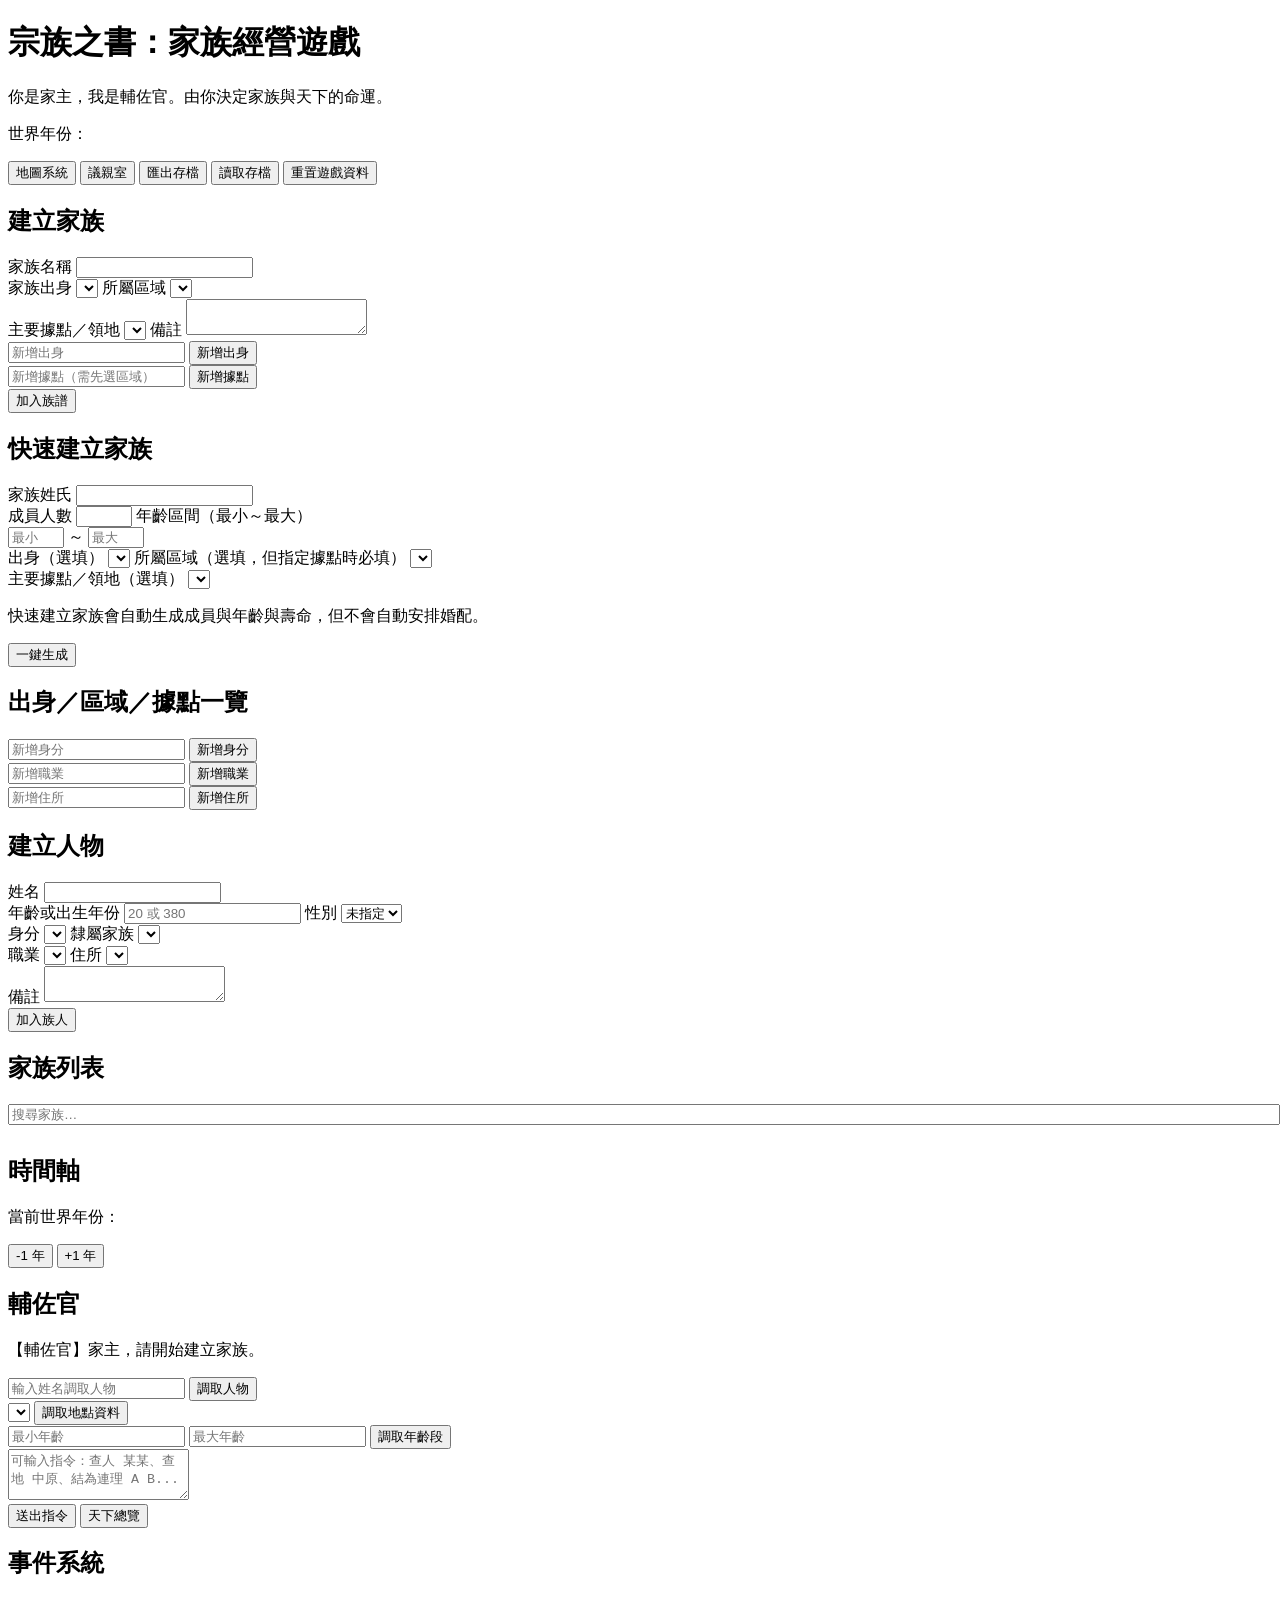
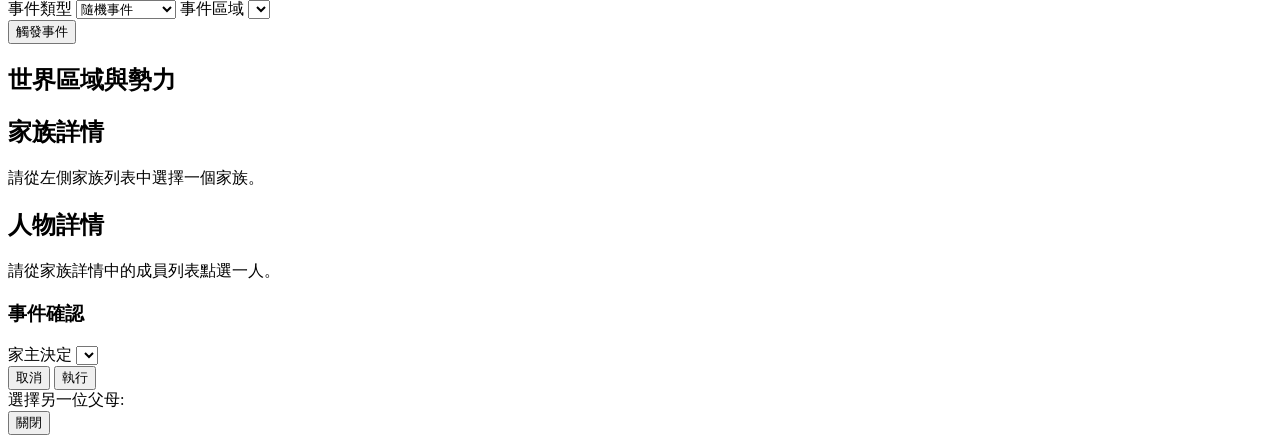
==== index.html @ a8dfd141 "Add files via upload" ====
<!DOCTYPE html>
<html lang="zh-Hant">
<head>
  <meta charset="UTF-8" />
  <title>宗族之書：家族經營遊戲</title>
  <meta name="viewport" content="width=device-width, initial-scale=1" />
  <link rel="stylesheet" href="css/style.css" />
</head>
<body>
  <div class="app">
    <header class="top-bar">
      <div class="title-block">
        <h1>宗族之書：家族經營遊戲</h1>
        <p class="subtitle">你是家主，我是輔佐官。由你決定家族與天下的命運。</p>
        <p class="subtitle small">
          世界年份：<span id="worldYearDisplay"></span>
        </p>
      </div>
      <div class="top-actions">
        <button onclick="window.location='map.html'" class="btn">地圖系統</button>
        <button onclick="window.location='match.html'" class="btn">議親室</button>
        <button id="exportBtn" class="btn">匯出存檔</button>
        <button id="importBtn" class="btn">讀取存檔</button>
        <input type="file" id="importFile" accept="application/json" style="display:none;" />
        <button id="resetBtn" class="btn btn-danger">重置遊戲資料</button>
      </div>
    </header>

    <main class="layout">
      <section class="left-col">
        <div class="card">
          <h2 class="card-title">建立家族</h2>
          <form id="familyForm">
            <label>家族名稱
              <input type="text" id="familyName" required />
            </label>
            <div class="form-row">
              <label>家族出身
                <select id="familyOrigin"></select>
              </label>
              <label>所屬區域
                <select id="familyRegion"></select>
              </label>
            </div>
            <div class="form-row">
              <label>主要據點／領地
                <select id="familyTerritory"></select>
              </label>
              <label>備註
                <textarea id="familyNotes"></textarea>
              </label>
            </div>
            <div class="small-row">
              <input type="text" id="newOrigin" placeholder="新增出身" />
              <button type="button" id="addOriginBtn" class="btn btn-small">新增出身</button>
            </div>
            <div class="small-row">
              <input type="text" id="newTerritory" placeholder="新增據點（需先選區域）" />
              <button type="button" id="addTerritoryBtn" class="btn btn-small">新增據點</button>
            </div>
            <div class="card-footer">
              <button type="submit" class="btn btn-primary">加入族譜</button>
            </div>
          </form>
        </div>

        <div class="card">
          <h2 class="card-title">快速建立家族</h2>
          <form id="quickFamilyForm">
            <label>家族姓氏
              <input type="text" id="quickSurname" required />
            </label>
            <div class="form-row">
              <label>成員人數
                <input type="number" id="quickCount" min="1" max="200" required />
              </label>
              <label>年齡區間（最小～最大）
                <div class="inline-input">
                  <input type="number" id="quickAgeMin" min="0" max="120" placeholder="最小" />
                  <span>～</span>
                  <input type="number" id="quickAgeMax" min="0" max="120" placeholder="最大" />
                </div>
              </label>
            </div>
            <div class="form-row">
              <label>出身（選填）
                <select id="quickOrigin"></select>
              </label>
              <label>所屬區域（選填，但指定據點時必填）
                <select id="quickRegion"></select>
              </label>
            </div>
            <label>主要據點／領地（選填）
              <select id="quickTerritory"></select>
            </label>
            <p class="hint">快速建立家族會自動生成成員與年齡與壽命，但不會自動安排婚配。</p>
            <div class="card-footer">
              <button type="submit" class="btn btn-primary">一鍵生成</button>
            </div>

            <div class="card">
              <h2 class="card-title">出身／區域／據點一覽</h2>
              <div id="optionOverview"></div>

              <div class="small-row">
                <input type="text" id="newRole" placeholder="新增身分" />
                <button type="button" id="addRoleBtn" class="btn btn-small">新增身分</button>
              </div>
              <div class="small-row">
                <input type="text" id="newOcc" placeholder="新增職業" />
                <button type="button" id="addOccBtn" class="btn btn-small">新增職業</button>
              </div>
              <div class="small-row">
                <input type="text" id="newRes" placeholder="新增住所" />
                <button type="button" id="addResBtn" class="btn btn-small">新增住所</button>
              </div>
            </div>

          </form>
        </div>

        <div class="card">
          <h2 class="card-title">建立人物</h2>
          <form id="personForm">
            <label>姓名
              <input type="text" id="personName" required />
            </label>
            <div class="form-row">
              <label>年齡或出生年份
                <input type="text" id="personAgeOrBirth" placeholder="20 或 380" />
              </label>
              <label>性別
                <select id="personGender">
                  <option value="">未指定</option>
                  <option value="男">男</option>
                  <option value="女">女</option>
                </select>
              </label>
            </div>
            <div class="form-row">
              <label>身分
                <select id="personRole"></select>
              </label>
              <label>隸屬家族
                <select id="personFamily"></select>
              </label>
            </div>
            <div class="form-row">
              <label>職業
                <select id="personOcc"></select>
              </label>
              <label>住所
                <select id="personRes"></select>
              </label>
            </div>
            <label>備註
              <textarea id="personNotes"></textarea>
            </label>
            <input type="hidden" id="personParentId" />
            <div class="card-footer">
              <button type="button" id="cancelChildModeBtn" class="btn btn-small" style="display:none;">取消以此人為父母建立子女</button>
              <button type="submit" class="btn btn-primary">加入族人</button>
            </div>
          </form>
        </div>

<div class="card card-list">
  <h2 class="card-title">家族列表</h2>
  
   <input id="familySearch" 
      input type="text"
      placeholder="搜尋家族…"
      style="margin-bottom:10px; width:100%;" 
      oninput="renderFamilies()">


  <div id="familyList">
    </div>
        </div>
      </section>

      <section class="right-col">
        <!-- 年份 -->
        <div class="card">
          <h2 class="card-title">時間軸</h2>
          <p>當前世界年份：<span id="timelineYear"></span></p>
          <div class="button-row">
            <button id="yearMinusBtn" class="btn btn-small">-1 年</button>
            <button id="yearPlusBtn" class="btn btn-small">+1 年</button>
          </div>
        </div>

        <!-- 輔佐官 -->
        <div class="card">
          <h2 class="card-title">輔佐官</h2>
          <div id="advisorLog" class="log">
            <p>【輔佐官】家主，請開始建立家族。</p>
          </div>

          <!-- 查詢工具 -->
          <div class="form-row">
            <input type="text" id="advisorSearchName" placeholder="輸入姓名調取人物" />
            <button id="advisorSearchBtn" class="btn btn-small">調取人物</button>
          </div>

          <div class="form-row">
            <select id="advisorLocation"></select>
            <button id="advisorLocationBtn" class="btn btn-small">調取地點資料</button>
          </div>

          <div class="form-row">
            <input type="number" id="ageMin" placeholder="最小年齡" />
            <input type="number" id="ageMax" placeholder="最大年齡" />
            <button id="advisorAgeBtn" class="btn btn-small">調取年齡段</button>
          </div>

          <!-- 指令欄真正修正點 -->
          <form id="advisorCommandForm">
            <textarea id="advisorCommand" rows="3" placeholder="可輸入指令：查人 某某、查地 中原、結為連理 A B..."></textarea>
            <div class="button-row">
              <button type="submit" class="btn btn-primary btn-small">送出指令</button>
              <button id="worldSummaryBtn" type="button" class="btn btn-small">天下總覽</button>
            </div>
          </form>
        </div>

        <!-- 事件 -->
        <div class="card">
          <h2 class="card-title">事件系統</h2>
          <div class="form-row">
            <label>事件類型
              <select id="eventType">
                <option value="random">隨機事件</option>
                <option value="marriage">聯姻提親</option>
                <option value="birth">子嗣誕生預兆</option>
                <option value="conflict">內鬥糾紛</option>
                <option value="alliance">結盟合作</option>
                <option value="disaster">災異風波</option>
                <option value="inheritance">繼承與分家</option>
              </select>
            </label>
            <label>事件區域
              <select id="eventRegion"></select>
            </label>
          </div>
          <button id="triggerEventBtn" class="btn btn-primary">觸發事件</button>
        </div>

        <!-- 區域 -->
        <div class="card">
          <h2 class="card-title">世界區域與勢力</h2>
          <div id="regionOverview"></div>
        </div>

        <!-- 詳情 -->
        <div class="card">
          <h2 class="card-title">家族詳情</h2>
          <div id="familyDetail" class="detail">
            <p class="hint">請從左側家族列表中選擇一個家族。</p>
          </div>
        </div>

        <div class="card">
          <h2 class="card-title">人物詳情</h2>
          <div id="personDetail" class="detail">
            <p class="hint">請從家族詳情中的成員列表點選一人。</p>

<div id="personEditActionBox" class="detail-section" style="margin-top: 10px;">
    <button id="editPersonBtn" class="btn btn-secondary" style="display:none;">編輯此人物</button>
</div>

<div id="personEditForm" class="detail-section hidden">
    </div>

<div id="addSpouseBox" class="detail-section">
    </div>

<div id="personContent">
    </div>
    
</div>
          </div>
        </div>
      </section>
    </main>
  </div>

  <!-- 事件視窗（修正版） -->
  <div id="eventModal" class="modal hidden">
    <div class="modal-content">
      <h3>事件確認</h3>
      <div id="eventText" class="modal-body"></div>
      <label>家主決定
        <select id="eventDecision"></select>
      </label>
      <div class="button-row right">
        <button id="cancelEventBtn" class="btn btn-small">取消</button>
        <button id="resolveEventBtn" class="btn btn-primary btn-small">執行</button>
      </div>
    </div>
  </div>

  <!-- 依序載入 v2 模組:底層(常數/狀態/工具) → 領域(關係/儲存/年份/選項…) → 渲染 → IO → 事件/輔佐官 → 初始化 -->
  <script src="js/constants.js"></script>
  <script src="js/state.js"></script>
  <script src="js/utils.js"></script>
  <script src="js/relations.js"></script>
  <script src="js/storage.js"></script>
  <script src="js/time.js"></script>
  <script src="js/options.js"></script>
  <script src="js/overview.js"></script>
  <script src="js/family.js"></script>
  <script src="js/render-list.js"></script>
  <script src="js/render-person.js"></script>
  <script src="js/render-regions.js"></script>
  <script src="js/io.js"></script>
  <script src="js/events.js"></script>
  <script src="js/advisor.js"></script>
  <script src="js/init.js"></script>

<!-- 第二父母選擇對話框 -->
<div id="parentSelectDialog">
  <div id="parentSelectText">選擇另一位父母:</div>
  <div id="parentSelectButtons"></div>
  <button onclick="closeParentSelectDialog()">關閉</button>
</div>

</body>
</html>
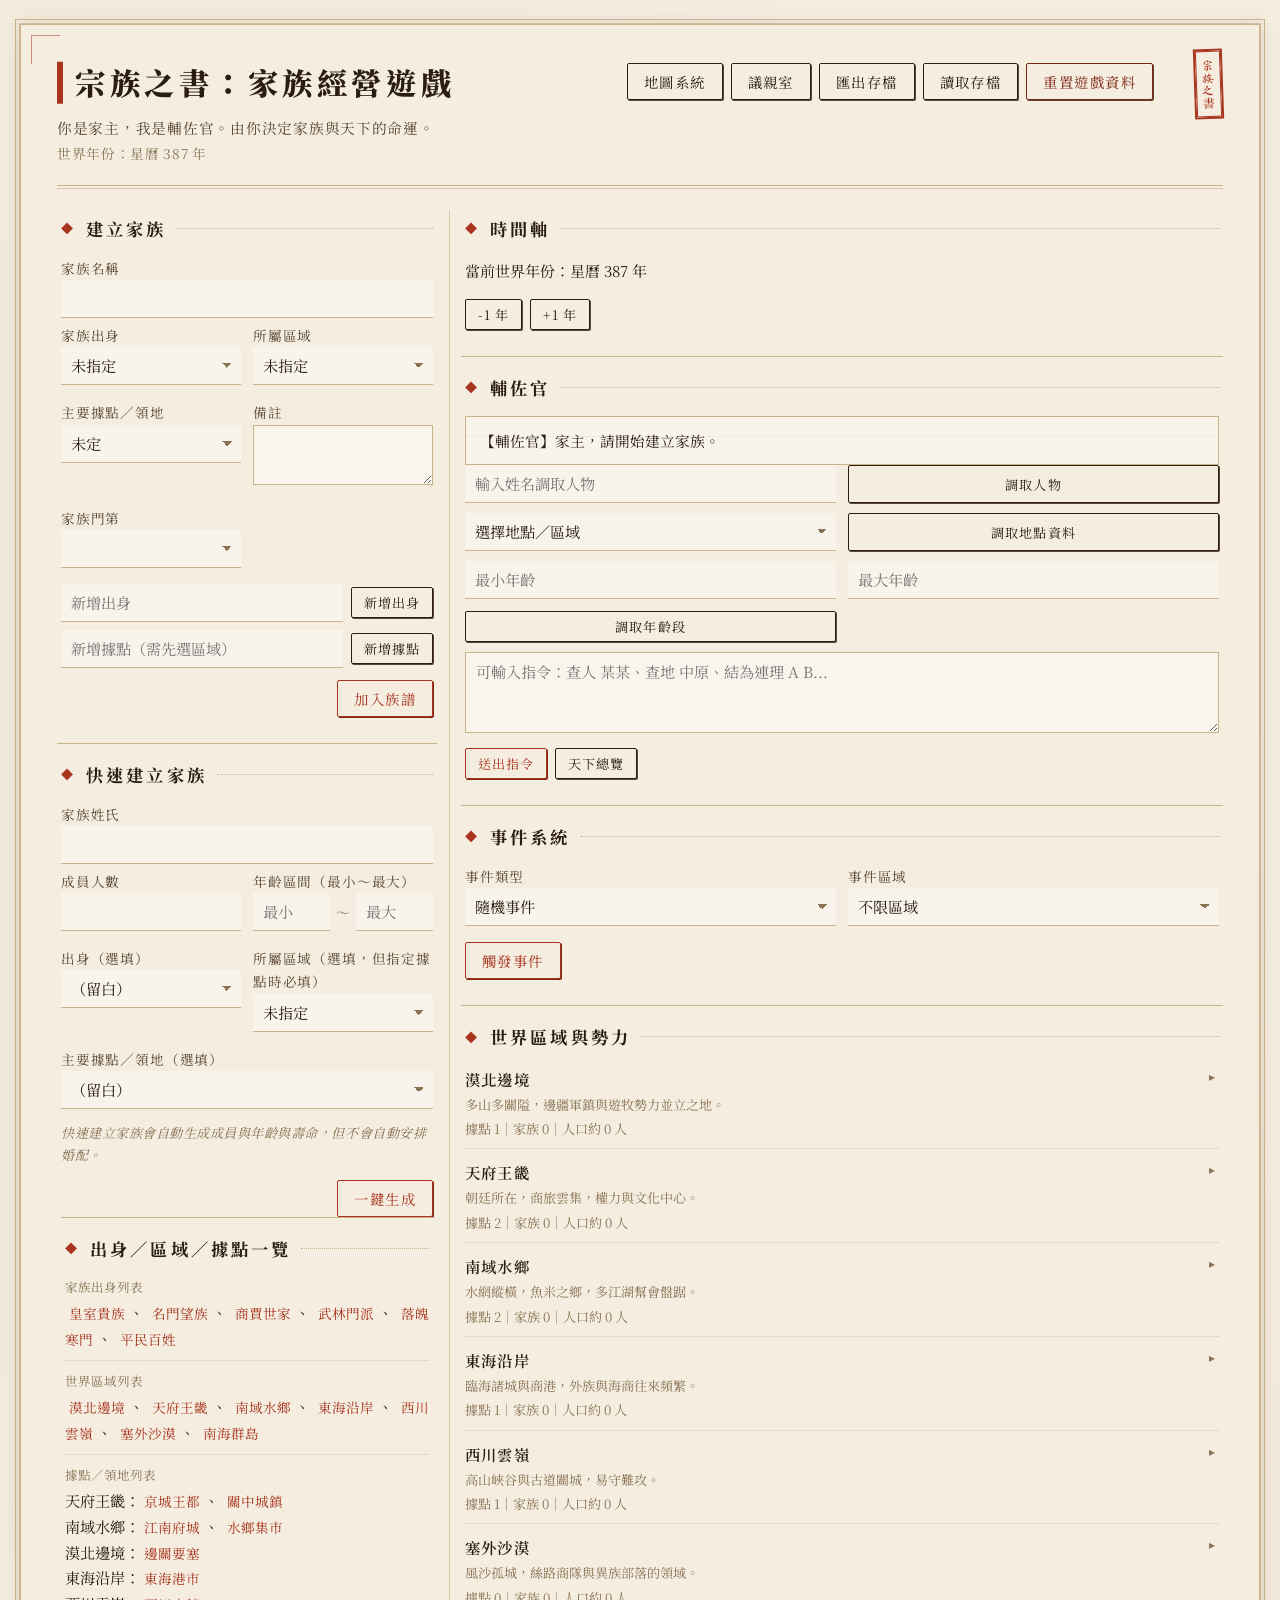
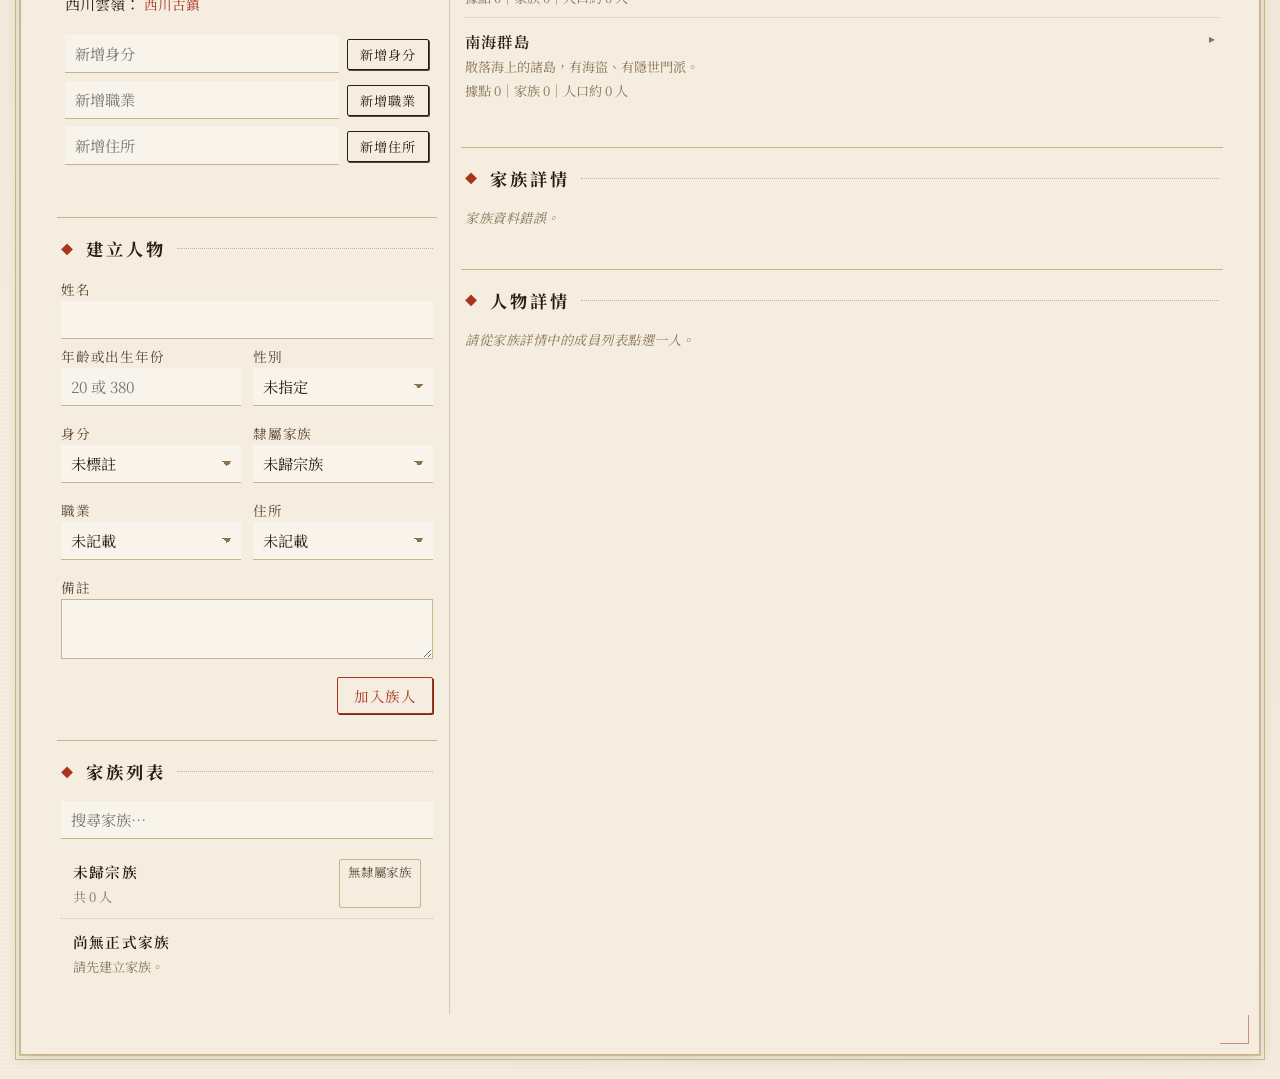
==== commit a25cda10: "Add files via upload" ====
--- a/index.html
+++ b/index.html
@@ -50,6 +50,11 @@
                 <textarea id="familyNotes"></textarea>
               </label>
             </div>
+            <div class="form-row">
+              <label>家族門第
+                <select id="familyStanding"></select>
+              </label>
+            </div>
             <div class="small-row">
               <input type="text" id="newOrigin" placeholder="新增出身" />
               <button type="button" id="addOriginBtn" class="btn btn-small">新增出身</button>
@@ -167,10 +172,10 @@
 <div class="card card-list">
   <h2 class="card-title">家族列表</h2>
   
-   <input id="familySearch" 
-      input type="text"
+   <input id="familySearch"
+      type="text"
       placeholder="搜尋家族…"
-      style="margin-bottom:10px; width:100%;" 
+      style="margin-bottom:10px; width:100%;"
       oninput="renderFamilies()">
 
 
--- a/css/style.css
+++ b/css/style.css
@@ -0,0 +1,1215 @@
+/* ============================================================
+   宗族之書 — 古籍版 (Tome Edition)
+   只換 CSS,不動任何 JS 邏輯
+   ============================================================ */
+
+/* ---------- 字體 ---------- */
+@import url('https://fonts.googleapis.com/css2?family=Noto+Serif+TC:wght@400;500;600;700;900&family=Ma+Shan+Zheng&display=swap');
+
+:root {
+  /* 紙與墨 */
+  --paper:        #f4ede0;        /* 主紙色:暖米白 */
+  --paper-deep:   #ebe1cf;        /* 深一階,用於分區/側邊 */
+  --paper-edge:   #d9c9a8;        /* 紙緣/裝幀色 */
+  --ink:          #2b1d12;        /* 主墨色,深棕,不是純黑 */
+  --ink-soft:     #5a4632;        /* 次要文字 */
+  --ink-faint:    #8a7355;        /* 提示/次次要 */
+  --vermilion:    #a8341e;        /* 朱砂 — 標題/印章/關鍵動作 */
+  --vermilion-deep:#7e2614;       /* 朱砂深 — hover */
+  --gold:         #8b6a2a;        /* 古銅金,輔助強調 */
+  --line:         #c9b48a;        /* 主線條色 */
+  --line-soft:    #d9c9a8;        /* 弱線 */
+
+  --radius-sm: 2px;               /* 古籍幾乎沒有大圓角 */
+  --radius-md: 4px;
+
+  --shadow-page: 0 2px 14px rgba(70, 50, 20, 0.18),
+                 0 0 0 1px var(--paper-edge);
+}
+
+/* ---------- 重設與基底 ---------- */
+* { box-sizing: border-box; }
+
+html, body {
+  margin: 0;
+  padding: 0;
+}
+
+body {
+  font-family: "Noto Serif TC", "Songti TC", "PingFang TC", serif;
+  font-size: 15px;
+  line-height: 1.7;
+  color: var(--ink);
+  background:
+    /* 細微的紙紋(用兩層 radial-gradient 模擬纖維與斑點) */
+    radial-gradient(ellipse at 20% 30%, rgba(139, 106, 42, 0.04) 0%, transparent 50%),
+    radial-gradient(ellipse at 80% 70%, rgba(168, 52, 30, 0.03) 0%, transparent 50%),
+    repeating-linear-gradient(
+      0deg,
+      transparent 0px,
+      transparent 2px,
+      rgba(139, 106, 42, 0.012) 2px,
+      rgba(139, 106, 42, 0.012) 4px
+    ),
+    var(--paper);
+  min-height: 100vh;
+}
+
+/* ---------- 整體裝幀 .app — 開卷的對開書頁 ---------- */
+.app {
+  max-width: 1240px;
+  margin: 24px auto;
+  padding: 32px 36px 40px;
+  background: var(--paper);
+  position: relative;
+  /* 古籍對開書頁的雙線裝幀 */
+  border: 1px solid var(--line);
+  outline: 1px solid var(--line);
+  outline-offset: 4px;
+  box-shadow: var(--shadow-page);
+}
+
+/* 書頁四角的裝飾性「魚尾」/角花 */
+.app::before,
+.app::after {
+  content: "";
+  position: absolute;
+  width: 28px;
+  height: 28px;
+  border: 1px solid var(--vermilion);
+  opacity: 0.5;
+  pointer-events: none;
+}
+.app::before {
+  top: 10px; left: 10px;
+  border-right: none; border-bottom: none;
+}
+.app::after {
+  bottom: 10px; right: 10px;
+  border-left: none; border-top: none;
+}
+
+/* ---------- 頂部 .top-bar — 題簽 + 章印 ---------- */
+.top-bar {
+  display: flex;
+  justify-content: space-between;
+  align-items: flex-start;
+  gap: 24px;
+  padding-bottom: 18px;
+  margin-bottom: 24px;
+  border-bottom: 1px solid var(--line);
+  position: relative;
+  flex-wrap: wrap;
+}
+
+/* 題簽下面再加一條細線,雙線分隔(古籍版心) */
+.top-bar::after {
+  content: "";
+  position: absolute;
+  left: 0; right: 0; bottom: -4px;
+  border-bottom: 1px solid var(--line-soft);
+}
+
+.title-block h1 {
+  margin: 0 0 6px;
+  font-family: "Noto Serif TC", serif;
+  font-weight: 900;
+  font-size: 1.9rem;
+  letter-spacing: 0.15em;
+  color: var(--ink);
+  /* 標題前一條短墨槓,像書名旁的句讀 */
+  position: relative;
+  padding-left: 18px;
+}
+.title-block h1::before {
+  content: "";
+  position: absolute;
+  left: 0; top: 50%;
+  transform: translateY(-50%);
+  width: 6px;
+  height: 1.4em;
+  background: var(--vermilion);
+}
+
+.subtitle {
+  margin: 2px 0;
+  font-size: 0.92rem;
+  color: var(--ink-soft);
+  letter-spacing: 0.05em;
+}
+.subtitle.small {
+  font-size: 0.85rem;
+  color: var(--ink-faint);
+}
+
+/* 朱文方印 — 放在右上角,作為「宗族之書」的視覺定錨 */
+.top-bar::before {
+  content: "宗\A族\A之\A書";
+  white-space: pre;
+  position: absolute;
+  right: 0;
+  top: -8px;
+  font-family: "Ma Shan Zheng", "Noto Serif TC", serif;
+  font-size: 0.75rem;
+  line-height: 1.05;
+  color: var(--vermilion);
+  background: var(--paper);
+  border: 2px solid var(--vermilion);
+  padding: 8px 6px;
+  text-align: center;
+  letter-spacing: 0.05em;
+  /* 章印的微微歪斜 */
+  transform: rotate(-2deg);
+  box-shadow: inset 0 0 0 1px var(--vermilion);
+}
+
+.top-actions {
+  display: flex;
+  gap: 8px;
+  flex-wrap: wrap;
+  margin-top: 6px;
+  margin-right: 70px; /* 讓出章印的位置 */
+}
+
+/* ---------- 主版心 .layout ---------- */
+.layout {
+  display: grid;
+  grid-template-columns: minmax(340px, 380px) minmax(0, 1fr);
+  gap: 24px;
+  position: relative;
+}
+
+/* 兩欄之間的版心分隔線(古籍版式) */
+.layout::before {
+  content: "";
+  position: absolute;
+  left: calc(380px + 12px);
+  top: 0; bottom: 0;
+  border-left: 1px solid var(--line-soft);
+  /* 雙線 */
+  box-shadow: 2px 0 0 -1px var(--line-soft);
+  pointer-events: none;
+}
+
+@media (max-width: 980px) {
+  .layout { grid-template-columns: 1fr; gap: 16px; }
+  .layout::before { display: none; }
+  .app { padding: 22px 18px 28px; margin: 12px; }
+}
+
+/* ---------- 卡片 .card — 一則一則的書頁段落 ---------- */
+.card {
+  background: transparent;
+  border: none;
+  border-top: 1px solid var(--line);
+  padding: 16px 4px 18px;
+  margin-bottom: 8px;
+  border-radius: 0;
+  box-shadow: none;
+  position: relative;
+}
+
+.card:first-child {
+  border-top: none;
+  padding-top: 4px;
+}
+
+/* 卡標題 — 像章節標題 */
+.card-title {
+  margin: 0 0 14px;
+  font-family: "Noto Serif TC", serif;
+  font-weight: 700;
+  font-size: 1.08rem;
+  color: var(--ink);
+  letter-spacing: 0.18em;
+  /* 標題前後的「點」,模擬古籍卷首的句讀符 */
+  display: flex;
+  align-items: center;
+  gap: 10px;
+}
+.card-title::before {
+  content: "◆";
+  color: var(--vermilion);
+  font-size: 0.7em;
+}
+.card-title::after {
+  content: "";
+  flex: 1;
+  border-bottom: 1px dotted var(--line);
+}
+
+/* ---------- 表單元素 — 像在紙上書寫 ---------- */
+label {
+  font-size: 0.85rem;
+  color: var(--ink-soft);
+  display: block;
+  margin-bottom: 6px;
+  letter-spacing: 0.06em;
+}
+
+input[type="text"],
+input[type="number"],
+input[type="file"],
+select,
+textarea {
+  width: 100%;
+  padding: 8px 10px;
+  border: none;
+  border-bottom: 1px solid var(--line);
+  background: rgba(255, 255, 255, 0.35);
+  color: var(--ink);
+  font-size: 0.95rem;
+  font-family: inherit;
+  outline: none;
+  border-radius: 0;
+  transition: border-color 0.2s, background 0.2s;
+}
+
+textarea {
+  resize: vertical;
+  min-height: 60px;
+  border: 1px solid var(--line);
+  background: rgba(255, 255, 255, 0.4);
+}
+
+input:focus,
+select:focus,
+textarea:focus {
+  border-color: var(--vermilion);
+  background: rgba(255, 255, 255, 0.6);
+  box-shadow: 0 1px 0 0 var(--vermilion);
+}
+
+/* select 箭頭重做 */
+select {
+  appearance: none;
+  -webkit-appearance: none;
+  background-image:
+    linear-gradient(45deg, transparent 50%, var(--ink-faint) 50%),
+    linear-gradient(135deg, var(--ink-faint) 50%, transparent 50%);
+  background-position:
+    calc(100% - 14px) 50%,
+    calc(100% - 9px) 50%;
+  background-size: 5px 5px;
+  background-repeat: no-repeat;
+  padding-right: 28px;
+}
+
+.form-row {
+  display: grid;
+  grid-template-columns: repeat(2, minmax(0, 1fr));
+  gap: 12px;
+  margin-bottom: 10px;
+}
+@media (max-width: 650px) {
+  .form-row { grid-template-columns: 1fr; }
+}
+
+.small-row {
+  display: flex;
+  gap: 8px;
+  margin-top: 8px;
+  align-items: center;
+}
+.small-row input { flex: 1; }
+
+.inline-input {
+  display: flex;
+  align-items: center;
+  gap: 6px;
+}
+.inline-input input { flex: 1; }
+.inline-input span { color: var(--ink-faint); }
+
+/* ---------- 按鈕 — 木刻牌匾感 ---------- */
+.btn,
+.primary-btn,
+.secondary-btn,
+.back-btn {
+  display: inline-block;
+  padding: 7px 16px;
+  border: 1px solid var(--ink);
+  background: var(--paper);
+  color: var(--ink);
+  font-family: inherit;
+  font-size: 0.9rem;
+  letter-spacing: 0.1em;
+  cursor: pointer;
+  border-radius: var(--radius-sm);
+  white-space: nowrap;
+  transition: all 0.15s ease;
+  box-shadow: 1px 1px 0 0 var(--ink-soft);
+}
+
+.btn:hover,
+.primary-btn:hover,
+.secondary-btn:hover,
+.back-btn:hover {
+  background: var(--ink);
+  color: var(--paper);
+  transform: translate(1px, 1px);
+  box-shadow: 0 0 0 0 var(--ink-soft);
+}
+
+.btn-primary,
+.primary-btn {
+  border-color: var(--vermilion);
+  color: var(--vermilion);
+  box-shadow: 1px 1px 0 0 var(--vermilion-deep);
+}
+.btn-primary:hover,
+.primary-btn:hover {
+  background: var(--vermilion);
+  color: var(--paper);
+}
+
+.btn-danger {
+  border-color: var(--vermilion-deep);
+  color: var(--vermilion-deep);
+}
+.btn-danger:hover {
+  background: var(--vermilion-deep);
+  color: var(--paper);
+}
+
+.btn-small {
+  font-size: 0.82rem;
+  padding: 5px 12px;
+  letter-spacing: 0.08em;
+}
+
+.btn-secondary {
+  border-style: dashed;
+}
+
+.back-btn {
+  font-size: 0.85rem;
+}
+
+.card-footer {
+  margin-top: 12px;
+  display: flex;
+  justify-content: flex-end;
+  gap: 8px;
+  flex-wrap: wrap;
+}
+
+.button-row {
+  display: flex;
+  flex-wrap: wrap;
+  gap: 8px;
+  margin-top: 8px;
+}
+.button-row.right { justify-content: flex-end; }
+
+/* ---------- 列表 / 家族列表 — 像族譜條目 ---------- */
+.list {
+  max-height: 240px;
+  overflow: auto;
+  border-top: 1px solid var(--line);
+  border-bottom: 1px solid var(--line);
+  background: rgba(255, 255, 255, 0.2);
+  border-radius: 0;
+}
+
+.list-item {
+  padding: 10px 12px;
+  border-bottom: 1px dotted var(--line-soft);
+  display: flex;
+  justify-content: space-between;
+  gap: 8px;
+  cursor: pointer;
+  font-size: 0.92rem;
+  transition: background 0.15s;
+}
+.list-item:last-child { border-bottom: none; }
+.list-item:hover {
+  background: rgba(168, 52, 30, 0.06);
+}
+.list-item.active {
+  background: rgba(168, 52, 30, 0.12);
+  box-shadow: inset 3px 0 0 0 var(--vermilion);
+}
+
+.list-main {
+  display: flex;
+  flex-direction: column;
+}
+.list-title {
+  font-weight: 600;
+  color: var(--ink);
+  letter-spacing: 0.08em;
+}
+.list-sub {
+  font-size: 0.82rem;
+  color: var(--ink-faint);
+  margin-top: 2px;
+}
+
+/* ---------- 徽章 / 標籤 ---------- */
+.badge {
+  border-radius: var(--radius-sm);
+  border: 1px solid var(--line);
+  background: var(--paper);
+  color: var(--ink-soft);
+  padding: 2px 8px;
+  font-size: 0.78rem;
+  letter-spacing: 0.06em;
+}
+
+.pills {
+  display: flex;
+  flex-wrap: wrap;
+  gap: 6px;
+  margin-top: 6px;
+}
+.pill {
+  border-radius: var(--radius-sm);
+  border: 1px solid var(--line);
+  background: rgba(255, 255, 255, 0.4);
+  color: var(--ink);
+  padding: 4px 10px;
+  font-size: 0.82rem;
+  cursor: pointer;
+  letter-spacing: 0.05em;
+  transition: all 0.15s;
+}
+.pill:hover {
+  background: var(--vermilion);
+  color: var(--paper);
+  border-color: var(--vermilion);
+}
+
+/* ---------- 輔佐官對話框 — 奏摺風 ---------- */
+.log {
+  max-height: 200px;
+  overflow: auto;
+  border: 1px solid var(--line);
+  background:
+    repeating-linear-gradient(
+      0deg,
+      transparent 0px,
+      transparent 27px,
+      rgba(139, 106, 42, 0.08) 27px,
+      rgba(139, 106, 42, 0.08) 28px
+    ),
+    rgba(255, 255, 255, 0.35);
+  padding: 10px 14px;
+  font-size: 0.92rem;
+  line-height: 1.85;
+  color: var(--ink);
+  border-radius: 0;
+}
+.log p {
+  margin: 0;
+  padding: 0;
+}
+/* 輔佐官說的話 */
+.log p:first-child { color: var(--ink); }
+
+/* ---------- 提示 ---------- */
+.hint {
+  font-size: 0.82rem;
+  color: var(--ink-faint);
+  letter-spacing: 0.04em;
+  font-style: italic;
+}
+
+/* ---------- 詳情區 ---------- */
+.detail {
+  font-size: 0.92rem;
+  color: var(--ink);
+}
+.detail-section {
+  margin-bottom: 10px;
+  padding-bottom: 8px;
+  border-bottom: 1px dotted var(--line-soft);
+}
+.detail-section:last-child { border-bottom: none; }
+
+.detail-label {
+  font-size: 0.78rem;
+  color: var(--ink-faint);
+  letter-spacing: 0.08em;
+  margin-bottom: 2px;
+}
+.detail-value {
+  font-size: 0.95rem;
+  color: var(--ink);
+}
+
+/* ---------- Modal — 像折頁公文 ---------- */
+.modal {
+  position: fixed;
+  inset: 0;
+  background: rgba(43, 29, 18, 0.45);
+  display: flex;
+  align-items: center;
+  justify-content: center;
+  z-index: 100;
+}
+.modal.hidden { display: none; }
+.modal-content {
+  background: var(--paper);
+  border: 1px solid var(--ink);
+  outline: 1px solid var(--ink);
+  outline-offset: 3px;
+  padding: 24px 26px;
+  max-width: 480px;
+  width: calc(100% - 40px);
+  border-radius: 0;
+  box-shadow: 0 10px 40px rgba(43, 29, 18, 0.3);
+  position: relative;
+}
+.modal-content h3 {
+  margin: 0 0 12px;
+  font-family: "Noto Serif TC", serif;
+  font-weight: 700;
+  letter-spacing: 0.15em;
+  color: var(--vermilion);
+  padding-bottom: 8px;
+  border-bottom: 1px solid var(--line);
+}
+.modal-body {
+  font-size: 0.95rem;
+  line-height: 1.85;
+  margin-bottom: 14px;
+  color: var(--ink);
+}
+
+/* ---------- 區域概覽 ---------- */
+.region-block {
+  margin-bottom: 10px;
+  padding-bottom: 8px;
+  border-bottom: 1px dotted var(--line-soft);
+}
+.region-block:last-child { border-bottom: none; }
+.region-title {
+  font-weight: 600;
+  font-size: 0.96rem;
+  color: var(--ink);
+  letter-spacing: 0.08em;
+}
+.region-sub {
+  font-size: 0.82rem;
+  color: var(--ink-faint);
+  margin-top: 2px;
+}
+
+.option-edit {
+  cursor: pointer;
+  color: var(--vermilion);
+  padding: 0 4px;
+  font-size: 0.85rem;
+}
+.option-edit:hover { text-decoration: underline; }
+
+/* ---------- 工具類 ---------- */
+.hidden { display: none !important; }
+
+/* ---------- 地圖頁專用 ---------- */
+.panel {
+  background: transparent;
+  border-top: 1px solid var(--line);
+  padding: 16px 4px;
+  margin-bottom: 8px;
+}
+.panel h2 {
+  margin: 0 0 14px;
+  font-weight: 700;
+  letter-spacing: 0.15em;
+  font-size: 1.05rem;
+}
+.item-block {
+  padding: 12px 14px;
+  margin-bottom: 10px;
+  border: 1px solid var(--line);
+  background: rgba(255, 255, 255, 0.3);
+}
+.item-block h3 {
+  margin: 0 0 6px;
+  font-size: 1rem;
+  color: var(--vermilion);
+  letter-spacing: 0.1em;
+}
+.item-block p {
+  margin: 0 0 8px;
+  color: var(--ink-soft);
+  font-size: 0.9rem;
+}
+
+/* ---------- 捲軸樣式 ---------- */
+::-webkit-scrollbar {
+  width: 10px;
+  height: 10px;
+}
+::-webkit-scrollbar-track {
+  background: var(--paper-deep);
+}
+::-webkit-scrollbar-thumb {
+  background: var(--line);
+  border: 2px solid var(--paper-deep);
+  border-radius: 0;
+}
+::-webkit-scrollbar-thumb:hover {
+  background: var(--ink-faint);
+}
+
+/* ---------- 父母選擇浮窗(原本 inline style 的也順手覆蓋) ---------- */
+#parentSelectDialog {
+  position: fixed !important;
+  bottom: 20px !important;
+  right: 20px !important;
+  display: none;             /* 預設隱藏, JS 切成 block 顯示 */
+  max-width: 260px;
+  padding: 15px;
+  z-index: 99999;
+  background: var(--paper) !important;
+  border: 1px solid var(--ink) !important;
+  outline: 1px solid var(--ink);
+  outline-offset: 3px;
+  border-radius: 0 !important;
+  box-shadow: 0 8px 24px rgba(43, 29, 18, 0.25) !important;
+  font-family: "Noto Serif TC", serif;
+  color: var(--ink);
+}
+#parentSelectText {
+  margin-bottom: 10px;
+}
+#parentSelectButtons {
+  display: flex;
+  flex-direction: column;
+  gap: 6px;
+  margin-bottom: 10px;
+}
+#parentSelectDialog button {
+  font-family: inherit;
+  border: 1px solid var(--ink);
+  background: var(--paper);
+  color: var(--ink);
+  padding: 6px 12px;
+  border-radius: var(--radius-sm);
+  cursor: pointer;
+  letter-spacing: 0.06em;
+}
+#parentSelectDialog button:hover {
+  background: var(--ink);
+  color: var(--paper);
+}
+
+/* ---------- 字體應用到所有輸入元素 ---------- */
+button, input, select, textarea {
+  font-family: "Noto Serif TC", "Songti TC", "PingFang TC", serif;
+}
+
+/* ============================================================
+   修補:人物詳情區的按鈕擠成一團問題
+   原本 game.js 用 appendChild 直接平鋪 button + select,
+   沒有任何間距,在這個古籍 CSS 下會黏死。下面這段給呼吸感。
+   ============================================================ */
+
+/* 動作按鈕群:讓所有 button 用 flex gap 排列 */
+.action-group {
+  display: flex;
+  flex-wrap: wrap;
+  gap: 8px;
+  margin-bottom: 16px;
+  padding-bottom: 14px;
+  border-bottom: 1px dotted var(--line-soft);
+}
+
+/* 詳情區 select 與按鈕之間的呼吸 */
+.detail select,
+.detail input[type="text"],
+.detail input[type="number"] {
+  margin-top: 6px;
+  margin-bottom: 6px;
+}
+
+/* 詳情區裡裸 appendChild 的 button:給點上下邊距,避免黏死 */
+.detail > button,
+.detail-section > button,
+#personContent > button,
+#addSpouseBox > button,
+#personEditForm > button {
+  margin-top: 6px;
+  margin-right: 6px;
+}
+
+/* 領養子女區塊 — 上面加分隔 */
+#personContent h4,
+.detail h4 {
+  margin: 16px 0 8px;
+  padding-top: 12px;
+  border-top: 1px dotted var(--line-soft);
+  font-size: 0.95rem;
+  font-weight: 600;
+  color: var(--ink-soft);
+  letter-spacing: 0.1em;
+}
+
+/* 詳情區裡的 select、input 與按鈕排成一行時要對齊高度 */
+.detail select,
+.detail input {
+  min-height: 36px;
+}
+
+/* 詳情區裡的小區段 - 配偶選擇、領養等小工具列 */
+.detail-tools {
+  display: flex;
+  flex-wrap: wrap;
+  gap: 8px;
+  align-items: center;
+  margin: 8px 0;
+}
+
+
+/* ============================================================
+   v4 新增:關係列表(配偶/父母/子女分行顯示)+ 摺疊式成員列表
+   ============================================================ */
+
+/* ---------- 關係列表 — 配偶/子女/父母分行 ---------- */
+.relation-list {
+  margin-bottom: 8px;
+}
+.relation-item {
+  padding: 4px 0;
+  font-size: 0.95rem;
+  color: var(--ink);
+  line-height: 1.6;
+}
+.relation-item + .relation-item {
+  border-top: 1px dotted var(--line-soft);
+}
+.relation-label {
+  display: inline-block;
+  min-width: 2.5em;
+  color: var(--vermilion);
+  font-weight: 600;
+  margin-right: 4px;
+  letter-spacing: 0.05em;
+}
+.relation-meta {
+  color: var(--ink-faint);
+  font-size: 0.85rem;
+  margin-left: 4px;
+}
+.relation-empty {
+  color: var(--ink-faint);
+  font-size: 0.9rem;
+  font-style: italic;
+  padding: 2px 0;
+}
+
+/* ---------- 人名連結 — 點擊跳轉 ---------- */
+.person-link {
+  color: var(--ink);
+  text-decoration: none;
+  border-bottom: 1px dotted var(--vermilion);
+  padding: 0 2px;
+  transition: all 0.15s ease;
+  cursor: pointer;
+}
+.person-link:hover {
+  background: rgba(168, 52, 30, 0.1);
+  color: var(--vermilion-deep);
+  border-bottom-color: var(--vermilion-deep);
+  border-bottom-style: solid;
+}
+.person-link:active {
+  background: rgba(168, 52, 30, 0.2);
+}
+
+/* ---------- 摺疊式成員列表 — <details> ---------- */
+.member-item {
+  border-top: 1px solid var(--line-soft);
+  padding: 0;
+  background: transparent;
+  /* 覆寫 details 預設樣式 */
+}
+.member-item:first-child {
+  border-top: none;
+}
+.member-item[open] {
+  background: rgba(168, 52, 30, 0.03);
+}
+.member-item.active {
+  background: rgba(168, 52, 30, 0.08);
+  box-shadow: inset 3px 0 0 0 var(--vermilion);
+}
+.member-item.deceased .member-name {
+  color: var(--ink-faint);
+}
+
+/* summary 的箭頭 — 自定義朱砂三角 */
+.member-summary {
+  padding: 10px 14px 10px 24px;
+  cursor: pointer;
+  list-style: none;          /* 移除預設三角 */
+  position: relative;
+  display: block;
+  transition: background 0.15s;
+}
+.member-summary::-webkit-details-marker {
+  display: none;             /* Safari */
+}
+.member-summary::before {
+  content: "▸";
+  position: absolute;
+  left: 8px;
+  top: 50%;
+  transform: translateY(-50%);
+  color: var(--vermilion);
+  font-size: 0.8rem;
+  transition: transform 0.2s ease;
+}
+.member-item[open] > .member-summary::before {
+  transform: translateY(-50%) rotate(90deg);
+}
+.member-summary:hover {
+  background: rgba(168, 52, 30, 0.06);
+}
+
+.member-name {
+  font-weight: 600;
+  font-size: 1rem;
+  color: var(--ink);
+  letter-spacing: 0.05em;
+  margin-right: 8px;
+}
+.member-info {
+  display: block;
+  font-size: 0.85rem;
+  color: var(--ink-faint);
+  margin-top: 2px;
+  letter-spacing: 0.04em;
+}
+
+/* 展開區內容 */
+.member-body {
+  padding: 4px 14px 14px 24px;
+  border-top: 1px dotted var(--line-soft);
+  background: rgba(255, 255, 255, 0.25);
+}
+.member-relations {
+  display: grid;
+  grid-template-columns: 4em 1fr;
+  gap: 6px 12px;
+  margin-top: 6px;
+}
+.member-relations-label {
+  color: var(--ink-faint);
+  font-size: 0.82rem;
+  letter-spacing: 0.06em;
+  padding-top: 4px;
+}
+.member-relations-value {
+  font-size: 0.9rem;
+  color: var(--ink);
+}
+.member-relations-value .relation-item {
+  padding: 2px 0;
+}
+.member-relations-value .relation-item + .relation-item {
+  border-top: none;
+}
+
+/* ---------- 修改父母 modal — 內部 select 樣式調整 ---------- */
+#editParentsModal .modal-body select {
+  margin-top: 4px;
+}
+#editParentsModal .modal-body label {
+  font-weight: 600;
+  color: var(--ink);
+  letter-spacing: 0.06em;
+}
+
+/* ============================================================
+   v5 新增:代數分組標題
+   ============================================================ */
+.generation-header {
+  display: flex;
+  align-items: center;
+  gap: 10px;
+  padding: 6px 12px;
+  margin-top: 6px;
+  background: rgba(168, 52, 30, 0.07);   /* 朱砂極淡底色 */
+  font-family: "Noto Serif TC", serif;
+  /* 第一條分組標題前不留空 */
+}
+.generation-header:first-child {
+  margin-top: 0;
+}
+.generation-title {
+  color: var(--vermilion);
+  font-weight: 700;
+  font-size: 0.88rem;
+  letter-spacing: 0.4em;          /* 字距大一點,有刻印感 */
+  flex-shrink: 0;
+}
+.generation-rule {
+  flex: 1;
+  border-bottom: 1px dotted rgba(168, 52, 30, 0.25);
+  margin: 0 4px;
+}
+.generation-count {
+  color: var(--ink-faint);
+  font-size: 0.78rem;
+  letter-spacing: 0.05em;
+  flex-shrink: 0;
+}
+
+/* 分組標題後第一個成員不要再畫頂部 border (避免雙線) */
+.generation-header + .member-item {
+  border-top: none;
+}
+
+/* ============================================================
+   v6 新增樣式
+   ============================================================ */
+
+/* ---- 區域可展開 ---- */
+.region-block-collapsible {
+  cursor: default;
+}
+.region-block-collapsible > summary {
+  cursor: pointer;
+  list-style: none;
+  position: relative;
+  padding-right: 18px;
+}
+.region-block-collapsible > summary::-webkit-details-marker {
+  display: none;
+}
+.region-block-collapsible > summary::after {
+  content: "▸";
+  position: absolute;
+  right: 4px;
+  top: 0;
+  color: var(--ink-faint);
+  font-size: 0.75rem;
+  transition: transform 0.15s ease;
+}
+.region-block-collapsible[open] > summary::after {
+  transform: rotate(90deg);
+}
+.region-block-collapsible > summary:hover .region-title {
+  color: var(--vermilion);
+}
+.region-summary {
+  display: block;
+}
+.region-body {
+  margin-top: 8px;
+  padding: 8px 4px 4px 8px;
+  border-left: 2px solid var(--line-soft);
+}
+.region-section-label {
+  font-size: 0.78rem;
+  color: var(--ink-faint);
+  letter-spacing: 0.08em;
+  margin-top: 8px;
+  margin-bottom: 4px;
+}
+.region-section-label:first-child {
+  margin-top: 0;
+}
+.region-territory-list {
+  display: flex;
+  flex-wrap: wrap;
+  gap: 4px 8px;
+  margin-bottom: 4px;
+}
+.region-territory-tag {
+  font-size: 0.82rem;
+  color: var(--ink);
+  padding: 1px 6px;
+  border: 1px dotted var(--line-soft);
+  border-radius: 2px;
+  background: rgba(0,0,0,0.015);
+}
+.region-family-list {
+  display: flex;
+  flex-direction: column;
+  gap: 4px;
+}
+.region-family-link {
+  display: flex;
+  justify-content: space-between;
+  align-items: baseline;
+  gap: 10px;
+  padding: 4px 6px;
+  border-bottom: 1px dotted var(--line-soft);
+  text-decoration: none;
+  color: var(--ink);
+  transition: background 0.1s ease;
+}
+.region-family-link:last-child {
+  border-bottom: none;
+}
+.region-family-link:hover {
+  background: rgba(180, 60, 40, 0.05);
+}
+.region-family-name {
+  font-weight: 600;
+  color: var(--vermilion);
+  font-size: 0.92rem;
+}
+.region-family-meta {
+  color: var(--ink-faint);
+  font-size: 0.78rem;
+  text-align: right;
+  flex-shrink: 0;
+}
+.region-empty {
+  font-size: 0.82rem;
+  color: var(--ink-faint);
+  font-style: italic;
+  padding: 2px 4px;
+}
+
+/* ---- 家族詳情:聯姻紀錄(分組摘要) ---- */
+.marriage-summary-list {
+  display: flex;
+  flex-direction: column;
+  gap: 4px;
+}
+.marriage-gen-line {
+  padding: 4px 0;
+  line-height: 1.9;
+  border-bottom: 1px dotted var(--line-soft);
+}
+.marriage-gen-line:last-child {
+  border-bottom: none;
+}
+.marriage-gen-label {
+  font-weight: 600;
+  font-size: 0.88rem;
+  color: var(--ink);
+  letter-spacing: 0.08em;
+  margin-right: 6px;
+}
+.marriage-group {
+  display: inline-block;
+  vertical-align: top;
+  margin-right: 0;
+}
+.marriage-group-summary {
+  display: inline-flex;
+  align-items: baseline;
+  cursor: pointer;
+  list-style: none;
+  font-size: 0.88rem;
+  padding: 1px 2px;
+  border-radius: 2px;
+  transition: background 0.1s ease;
+}
+.marriage-group-summary::-webkit-details-marker {
+  display: none;
+}
+.marriage-group-summary:hover {
+  background: rgba(180, 60, 40, 0.06);
+}
+.marriage-group[open] > .marriage-group-summary {
+  background: rgba(180, 60, 40, 0.04);
+}
+.marriage-group-count {
+  color: var(--ink-faint);
+  font-size: 0.82rem;
+  margin-left: 2px;
+}
+.marriage-group-sep {
+  color: var(--ink-faint);
+  margin-right: 2px;
+}
+.marriage-group-detail {
+  display: block;
+  margin-top: 6px;
+  margin-bottom: 8px;
+  margin-left: 12px;
+  padding: 6px 8px;
+  border-left: 2px solid var(--line-soft);
+  background: rgba(0,0,0,0.012);
+}
+.marriage-item {
+  padding: 4px 0;
+  border-bottom: 1px dotted var(--line-soft);
+}
+.marriage-item:last-child {
+  border-bottom: none;
+}
+.marriage-line {
+  font-size: 0.9rem;
+  line-height: 1.5;
+}
+.marriage-line-meta {
+  font-size: 0.8rem;
+  color: var(--ink-faint);
+  margin-top: 2px;
+}
+.marriage-tag {
+  font-size: 0.85rem;
+  padding: 0 3px;
+  letter-spacing: 0.03em;
+}
+.marriage-tag-internal {
+  color: rgba(120, 100, 60, 0.95);
+}
+.marriage-tag-external {
+  color: var(--vermilion);
+  font-weight: 500;
+}
+.marriage-meta {
+  color: var(--ink-faint);
+  font-size: 0.8rem;
+}
+.marriage-link {
+  color: var(--ink-faint);
+}
+.marriage-status {
+  display: inline-block;
+  margin-left: 4px;
+  padding: 0 5px;
+  font-size: 0.72rem;
+  border-radius: 2px;
+  letter-spacing: 0.04em;
+}
+.marriage-status-ended {
+  background: rgba(80, 80, 80, 0.12);
+  color: rgba(80, 80, 80, 0.95);
+  border: 1px solid rgba(80, 80, 80, 0.25);
+}
+.marriage-status-pending {
+  background: rgba(180, 140, 40, 0.1);
+  color: rgba(140, 100, 30, 0.95);
+  border: 1px solid rgba(180, 140, 40, 0.3);
+}
+
+/* ---- 人物詳情:備註編輯 ---- */
+.btn-inline-edit {
+  margin-left: 8px;
+  font-size: 0.72rem;
+  padding: 1px 6px;
+  vertical-align: middle;
+}
+.notes-textarea {
+  width: 100%;
+  box-sizing: border-box;
+  font-family: inherit;
+  font-size: 0.9rem;
+  line-height: 1.55;
+  padding: 6px 8px;
+  border: 1px solid var(--line);
+  background: rgba(255, 252, 246, 0.6);
+  resize: vertical;
+  min-height: 60px;
+}
+.notes-textarea:focus {
+  outline: none;
+  border-color: var(--vermilion);
+}
+.notes-edit-actions {
+  margin-top: 6px;
+  display: flex;
+  gap: 6px;
+}
